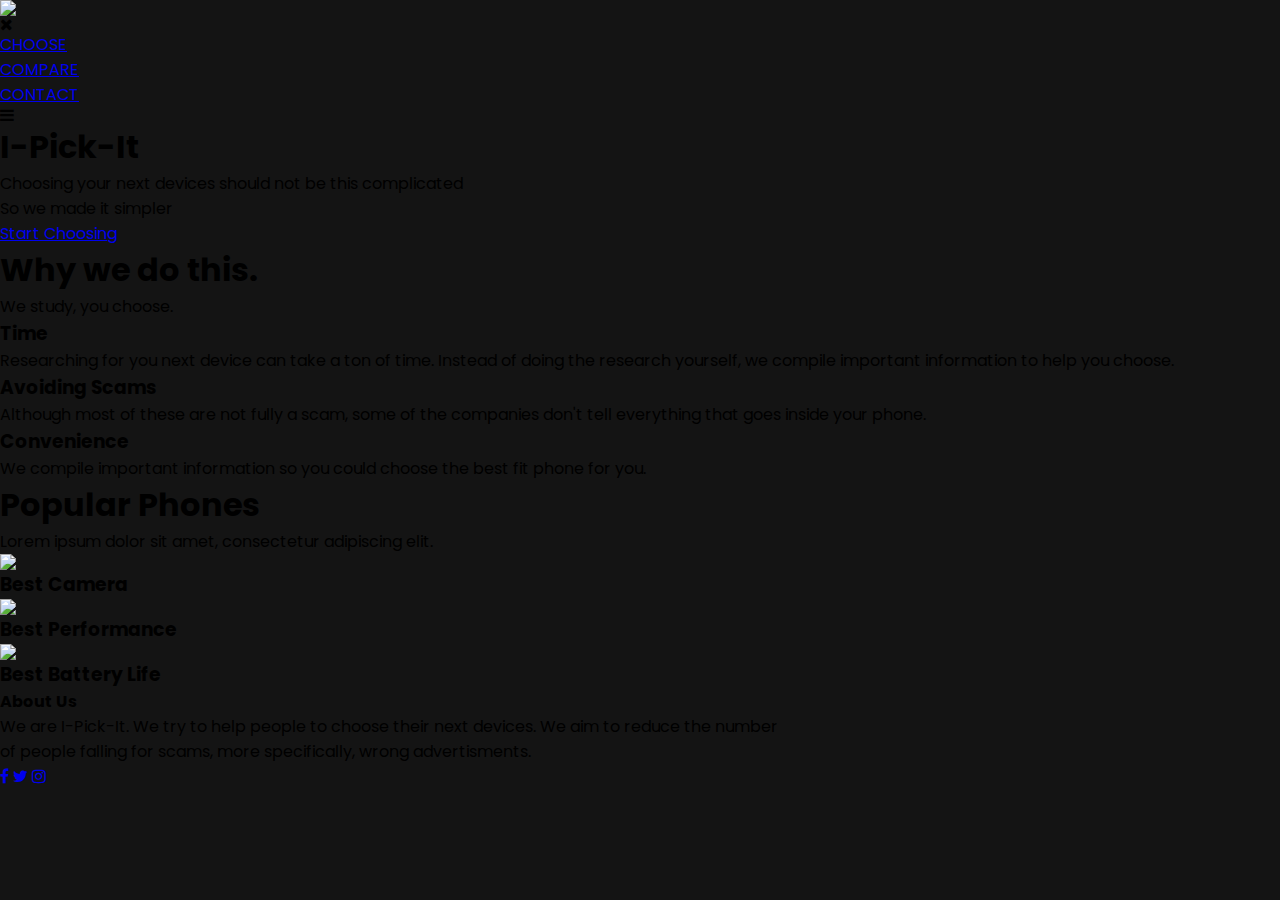
==== index.html @ bff73446 "Update index.html" ====
<html>
<head>
    <meta name="viewport" content="width=device-width, initial-scale=1.0">
    <title>I-Pick-It</title>
    <link rel="stylesheet" href="style.css">
    <link href="https://fonts.googleapis.com/css?family=Poppins:100,200,300,400,600,700&display=swap" rel="stylesheet">
    <link rel="stylesheet" href="https://stackpath.bootstrapcdn.com/font-awesome/4.7.0/css/font-awesome.min.css"> 
</head>
<body>
    <section class="banner">
        
        <nav>
            <a href="index.html"><img src="images/logo.png"></a>
            <div class="nav-links" id="navLinks">  
                <i class="fa fa-close" onclick="hideMenu()"></i>
                <ul>
                    <li><a href="#">CHOOSE</a></li>
                    <li><a href="#">COMPARE</a></li>
                    <li><a href="#">CONTACT</a></li>
                </ul>
            </div>
            <i class="fa fa-bars" onclick="showMenu()"></i>
        </nav>
        
        <div class="text-box">
            <h1>I-Pick-It</h1>
            <p>Choosing your next devices should not be this complicated<br>So we made it simpler</p>
            <a href="#" class="hero-btn">Start Choosing</a>
        </div>
    </section>
    
<!---------- why ----------->
    
    <section class="why">
        <h1>Why we do this.</h1>
        <p>We study, you choose.</p>
        <div class="row">
            <div class="why-col">
                <h3>Time</h3>
                <p>Researching for you next device can take a ton of time. Instead of doing the research yourself, we compile important information to help you choose.</p>
            </div>
            <div class="why-col">
                <h3>Avoiding Scams</h3>
                <p>Although most of these are not fully a scam, some of the companies don't tell everything that goes inside your phone.</p>
            </div>
            <div class="why-col">
                <h3>Convenience</h3>
                <p>We compile important information so you could choose the best fit phone for you.</p>
            </div>
        </div>
    </section>
    
<!---------- popular ---------->
    
    <section class="popular">
        <h1>Popular Phones</h1>
        <p>Lorem ipsum dolor sit amet, consectetur adipiscing elit.</p>
            <div class="row">
                <div class="popular-col">
                    <img src="./images/Samsung S22 Ultra.png">
                    <div class="layer">
                        <h3>Best Camera</h3>
                    </div>
                </div>
                <div class="popular-col">
                    <img src="./images/ROG Phone 6 Pro.png">
                    <div class="layer">
                        <h3>Best Performance</h3>
                    </div>
                </div>
                <div class="popular-col">
                    <img src="./images/IPhone 14 Pro.png">
                    <div class="layer">
                        <h3>Best Battery Life</h3>
                    </div>
                </div>
                
            </div>
    </section>
<!-------- footer ---------->

<section class="footer">
        <h4>About Us</h4>
        <p>We are I-Pick-It. We try to help people to choose their next devices. We aim to reduce the number<br> of people falling for scams, more specifically, wrong advertisments.</p>
        <div class="icons">
            <a href="#"><i class="fa fa-facebook"></i></a>
            <a href="#"><i class="fa fa-twitter"></i></a>
            <a href="#"><i class="fa fa-instagram"></i></a>
        </div>
</section>     
</body>
</html>
---- style.css ----
*{ /*fix layer*/
    margin: 0;
    padding: 0;
    box-sizing: border-box;
    font-family: 'Poppins', sans-serif;
    box-sizing: border-box;
    background-color: #141414; /*cause of problem*/
}

.head{
    width: 100%;
    height: 12vh;
    padding: 20px 10%;
}
.head1{ /*nav*/
    width: 100%;
    display: flex;
    align-items: center;
    justify-content: space-between; 
}
.head2{ /*nav ul*/
    flex: 1; 
    text-align: right;
    margin-right: 150px;
}

.head3{ /*nav ul li*/
    list-style: none;
    display: inline-block;
    margin: 10px 30px;
}

.head4{ /*nav ul li a*/ /*fix layer*/
    text-decoration: none;
    color: white;
    font-weight: 700;
    position: relative;
    padding: 10px;
}

.head4:before{ /*nav ul li a:before*/ /*fix layer*/
    content: '';
    width: 100%;
    height: 0px;
    background-color: #08D9D6;
    position: absolute;
    z-index: 2;
    left: 0;
    bottom: -5px;
    border-bottom-left-radius: 8px;
    border-bottom-right-radius: 8px;
    transition: height 0.5s;
}

.head4:hover{ /*fix layer*/
    color: black;
    transition-delay: .07s;
    transition-duration: .3s;
}

.head4:hover:before{ /*nav ul li a:hover:before*/
    height: 85px;
}

.headlogo{
    text-decoration: none;
    color: #000;
    font-weight: 700;
    position: relative;
    padding: 10px;
    font-size: 32px;
    color: #08D9D6;
}

.container{
    width: 100%;
    height: 88vh;
    background: #141414;
    display: flex;
    align-items: center;
    justify-content: center;
}
.swiper{
    height: fit-content;
    width: 74%;
}
.swiper-slide img{
    width: 100%;
}
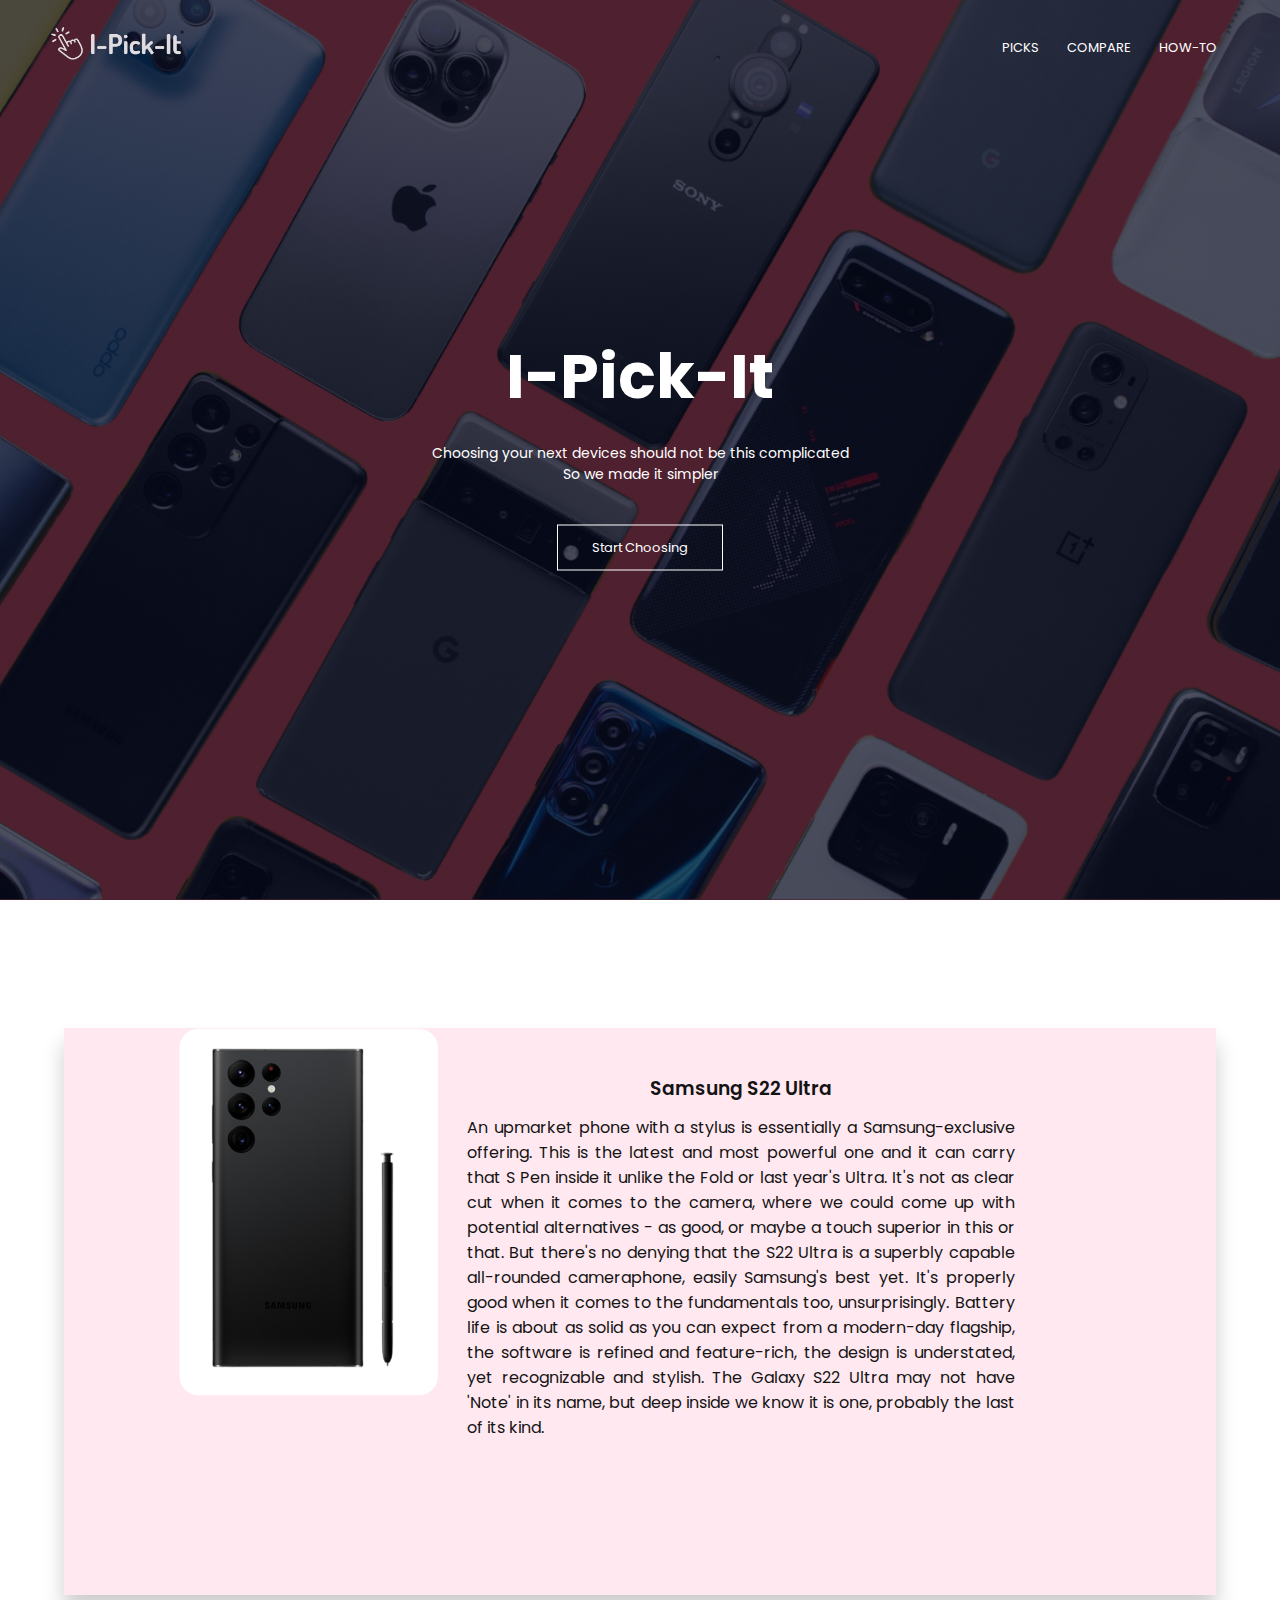
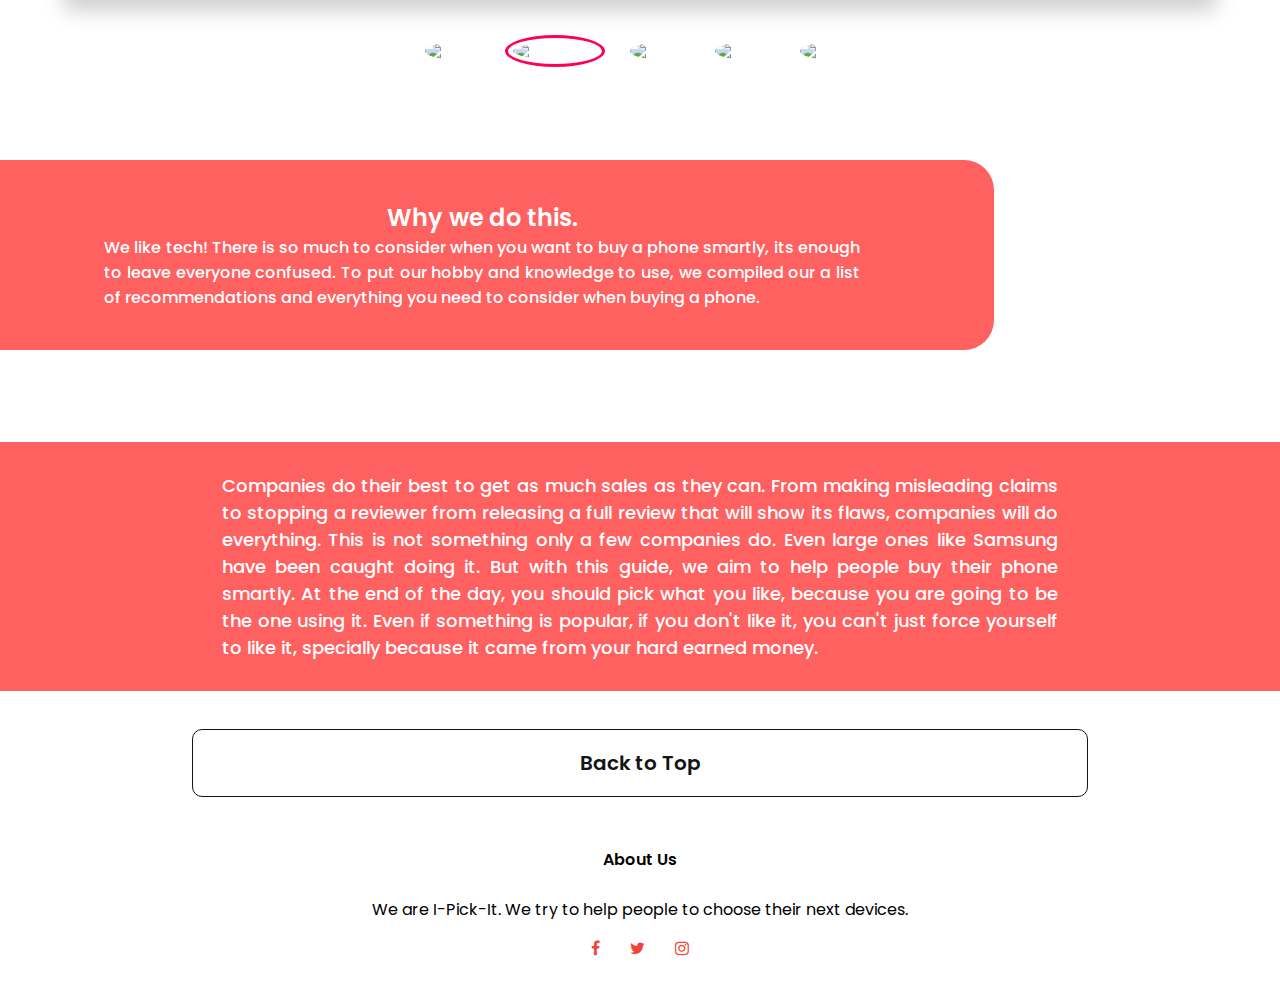
==== commit e6487972: "Update index.html" ====
--- a/index.html
+++ b/index.html
@@ -1,92 +1,135 @@
-<html>
-<head>
-    <meta name="viewport" content="width=device-width, initial-scale=1.0">
-    <title>I-Pick-It</title>
-    <link rel="stylesheet" href="style.css">
-    <link href="https://fonts.googleapis.com/css?family=Poppins:100,200,300,400,600,700&display=swap" rel="stylesheet">
-    <link rel="stylesheet" href="https://stackpath.bootstrapcdn.com/font-awesome/4.7.0/css/font-awesome.min.css"> 
-</head>
-<body>
-    <section class="banner">
-        
-        <nav>
-            <a href="index.html"><img src="images/logo.png"></a>
-            <div class="nav-links" id="navLinks">  
-                <i class="fa fa-close" onclick="hideMenu()"></i>
-                <ul>
-                    <li><a href="#">CHOOSE</a></li>
-                    <li><a href="#">COMPARE</a></li>
-                    <li><a href="#">CONTACT</a></li>
-                </ul>
+<!DOCTYPE html>
+<html lang="en">
+    <head>
+        <meta name="viewport" content="width=device-width, initial-scale=1.0">
+        <meta charset="UTF-8">
+        <meta name="author" content="Estrada, Aldrei Kayl G.">
+        <meta name="description" content="I-Pick-It - a website about helping you pick your next phone.">
+        <meta name="keywords" content="HTML, CSS, JavaScript">
+        <meta name="revised" content="Oct 29, 2022">
+
+        <title>I-Pick-It</title>
+
+        <link rel="stylesheet" href="./css/style.css">
+        <link href="https://fonts.googleapis.com/css?family=Poppins:100,200,300,400,600,700&display=swap" rel="stylesheet">
+        <link rel="stylesheet" href="https://stackpath.bootstrapcdn.com/font-awesome/4.7.0/css/font-awesome.min.css">
+        <link rel="icon" href="./images/icon.ico" type="image/gif">  
+    </head>
+    <body>
+        <!--header and image-->
+        <section class="banner">
+            <nav>
+                <a href="index.html"><img src="./images/logo.png"></a>
+                <div class="nav-links" id="navLinks">  
+                    <ul>
+                        <li><a href="./htdocs/choose.html">PICKS</a></li>
+                        <li><a href="./htdocs/comparison.html">COMPARE</a></li>
+                        <li><a href="./htdocs/how-to.html">HOW-TO</a></li>
+                    </ul>
+                </div>
+            </nav>
+            
+            <div class="text-box">
+                <h1>I-Pick-It</h1>
+                <p>Choosing your next devices should not be this complicated<br>So we made it simpler</p>
+                <a href="./htdocs/choose.html" class="hero-btn">Start Choosing</a>
             </div>
-            <i class="fa fa-bars" onclick="showMenu()"></i>
-        </nav>
-        
-        <div class="text-box">
-            <h1>I-Pick-It</h1>
-            <p>Choosing your next devices should not be this complicated<br>So we made it simpler</p>
-            <a href="#" class="hero-btn">Start Choosing</a>
-        </div>
-    </section>
-    
-<!---------- why ----------->
-    
-    <section class="why">
-        <h1>Why we do this.</h1>
-        <p>We study, you choose.</p>
-        <div class="row">
-            <div class="why-col">
-                <h3>Time</h3>
-                <p>Researching for you next device can take a ton of time. Instead of doing the research yourself, we compile important information to help you choose.</p>
-            </div>
-            <div class="why-col">
-                <h3>Avoiding Scams</h3>
-                <p>Although most of these are not fully a scam, some of the companies don't tell everything that goes inside your phone.</p>
-            </div>
-            <div class="why-col">
-                <h3>Convenience</h3>
-                <p>We compile important information so you could choose the best fit phone for you.</p>
+        </section>
+
+        <!--showcase-->
+        <div class="showcase">
+            <div class="showcase-margin">
+                <div class="showcase-container">
+                    <div class="showcase-box">
+                        <div class="showcase-text">
+                            <h3>IPhone 14 Pro Max</h3>
+                            <p>The best iPhone ever comes with a wide range of advancements, and even if you don't consider any of them groundbreaking or relevant to your usage, they're there and add up. The brightest screen by a country mile, now with AoD, a pill for the notch-ache, a camera system with all-around improvements and great full-res images, and emergency hardware/software features - that's the new stuff. These come on top of Pro Max staples like great battery life, superb speakers, and premium and durable build quality. The most potent chipset in the business and at least 5 years of support for the software you've known for ages (and likely love and hate at the same time) are other classic arguments for the iPhone, Pro Max included.</p>
+                        </div>
+                        <img class="showcase-image" src="./images/IPhone 14 Pro.png" alt="">
+                    </div>
+
+                    <div class="showcase-box active-text">
+                        <div class="showcase-text">
+                            <h3>Samsung S22 Ultra</h3>
+                            <p>An upmarket phone with a stylus is essentially a Samsung-exclusive offering. This is the latest and most powerful one and it can carry that S Pen inside it unlike the Fold or last year's Ultra. It's not as clear cut when it comes to the camera, where we could come up with potential alternatives - as good, or maybe a touch superior in this or that. But there's no denying that the S22 Ultra is a superbly capable all-rounded cameraphone, easily Samsung's best yet. It's properly good when it comes to the fundamentals too, unsurprisingly. Battery life is about as solid as you can expect from a modern-day flagship, the software is refined and feature-rich, the design is understated, yet recognizable and stylish. The Galaxy S22 Ultra may not have 'Note' in its name, but deep inside we know it is one, probably the last of its kind.</p>
+                        </div>
+                        <img class="showcase-image" src="./images/Samsung S22 Ultra.png" alt="">
+                    </div>
+
+                    <div class="showcase-box">
+                        <div class="showcase-text">
+                            <h3>Vivo X80 Pro</h3>
+                            <p>The X80 Pro is the newest in a lineup of vivos with awesome camera hardware that takes wonderful pictures and captures nice videos. It has an excellent display, charges quickly to make up for what is mostly average battery life, its stereo speakers are among the better ones, while the large ultrasonic fingerprint reader is pure joy to use. A design that turns heads is also a plus in our book, even if that fancy back may be lacking in grip. The missteps we can point out in the X80 Pro's performance are in the... performance department, where we observed significant heat buildup and thermal throttling. Then again, the limited display refresh rate in gaming should help ensure that doesn't happen too often. In any case, it's the quad camera on the vivo X80 Pro's back that is the star of the show.</p>
+                        </div>
+                        <img class="showcase-image" src="./images/Vivo X80 Pro.png" alt="">
+                    </div>
+
+                    <div class="showcase-box">
+                        <div class="showcase-text">
+                            <h3>Poco X4 Pro</h3>
+                            <p>The Poco X4 Pro 5G is a good smartphone - it has adequate specs sheet and attractive pricing for 2022, all things considered. But the 2021 mid-range models are widely available and more affordable, and it just doesn't make sense buying it right now, not until a price cut is introduced or its competitors - retired. But what we know is that this Poco X4 Pro makes more sense than many of the recently launched Redmi Note 11 phones models.</p>
+                        </div>
+                        <img class="showcase-image" src="./images/Poco X4 Pro.png" alt="">
+                    </div>
+
+                    <div class="showcase-box">
+                        <div class="showcase-text">
+                            <h3>Google Pixel 7</h3>
+                            <p>The camera system is the single biggest Pixel 7 Pro selling point that comes to mind, and it brings some welcome improvements, even if a bit modest. Similarly challenging to put a number on is the software experience - benchmarks certainly don't do the 7 Pro any justice. But it's when getting to the numbers that the Pixel 7 Pro struggles to compete on quite the same level as a lot of the other big-name rivals. Battery life is markedly worse than on a current iPhone, and a Galaxy will likely get you better longevity too. Neither Apple nor Samsung are industry leaders in charging speed, but Google has become an industry... trailer? Two hours for a full charge can turn into an actual issue in day-to-day use, we reckon. And then, despite all the gushing over Pixel cameras, there's potential for improvement here or there as well.</p>
+                        </div>
+                        <img class="showcase-image" src="./images/Google Pixel 7 Pro.png" alt="">
+                    </div>
+                    
+                </div>
+                <div class="showcase-icon">
+                    <img src="./images/Efficiency.png" class="showcase-pic" onclick="showReview()">
+                    <img src="./images/Phone.png" class="showcase-pic active-pic" onclick="showReview()">
+                    <img src="./images/Photos.png" class="showcase-pic" onclick="showReview()">
+                    <img src="./images/Budget.png" class="showcase-pic" onclick="showReview()">
+                    <img src="./images/Value.png" class="showcase-pic" onclick="showReview()">
+                </div>
             </div>
         </div>
-    </section>
-    
-<!---------- popular ---------->
-    
-    <section class="popular">
-        <h1>Popular Phones</h1>
-        <p>Lorem ipsum dolor sit amet, consectetur adipiscing elit.</p>
-            <div class="row">
-                <div class="popular-col">
-                    <img src="./images/Samsung S22 Ultra.png">
-                    <div class="layer">
-                        <h3>Best Camera</h3>
-                    </div>
+
+        <script>
+            let texts = document.getElementsByClassName("showcase-box");
+            let pics = document.getElementsByClassName("showcase-pic");
+
+            function showReview(){
+                for(pic of pics){
+                    pic.classList.remove("active-pic");
+                }
+                for(text of texts){
+                    text.classList.remove("active-text");
+                }
+                let i = Array.from(pics).indexOf(event.target);
+
+                pics[i].classList.add("active-pic");
+                texts[i].classList.add("active-text");
+            }
+        </script>
+
+        <!---------- why ----------->
+        <div class="why">
+            <h2>Why we do this.</h2>
+            <p>We like tech! There is so much to consider when you want to buy a phone smartly, its enough to leave everyone confused. To put our hobby and knowledge to use, we compiled our a list of recommendations and everything you need to consider when buying a phone.</p>
+        </div>
+
+        <div class="more-reason">
+            <p>Companies do their best to get as much sales as they can. From making misleading claims to stopping a reviewer from releasing a full review that will show its flaws, companies will do everything. This is not something only a few companies do. Even large ones like Samsung have been caught doing it. But with this guide, we aim to help people buy their phone smartly. At the end of the day, you should pick what you like, because you are going to be the one using it. Even if something is popular, if you don't like it, you can't just force yourself to like it, specially because it came from your hard earned money.</p>
+        </div>
+
+        <div class="backtotop-container"><a href="#" class="backtotop">Back to Top</a></div>
+
+        <!-------- footer ---------->
+        <section class="footer">
+                <h4>About Us</h4>
+                <p>We are I-Pick-It. We try to help people to choose their next devices.</p>
+                <div class="icons">
+                    <a href="#"><i class="fa fa-facebook"></i></a>
+                    <a href="#"><i class="fa fa-twitter"></i></a>
+                    <a href="#"><i class="fa fa-instagram"></i></a>
                 </div>
-                <div class="popular-col">
-                    <img src="./images/ROG Phone 6 Pro.png">
-                    <div class="layer">
-                        <h3>Best Performance</h3>
-                    </div>
-                </div>
-                <div class="popular-col">
-                    <img src="./images/IPhone 14 Pro.png">
-                    <div class="layer">
-                        <h3>Best Battery Life</h3>
-                    </div>
-                </div>
-                
-            </div>
-    </section>
-<!-------- footer ---------->
-
-<section class="footer">
-        <h4>About Us</h4>
-        <p>We are I-Pick-It. We try to help people to choose their next devices. We aim to reduce the number<br> of people falling for scams, more specifically, wrong advertisments.</p>
-        <div class="icons">
-            <a href="#"><i class="fa fa-facebook"></i></a>
-            <a href="#"><i class="fa fa-twitter"></i></a>
-            <a href="#"><i class="fa fa-instagram"></i></a>
-        </div>
-</section>     
-</body>
+        </section>     
+    </body>
 </html>
--- a/css/style.css
+++ b/css/style.css
@@ -0,0 +1,705 @@
+*{
+    margin: 0;
+    padding: 0;
+    font-family: 'Poppins', sans-serif;
+    box-sizing: border-box;
+}
+
+.banner{
+    height: 100vh;
+    width: 100%;
+    background-image: linear-gradient(rgba(4,9,30,0.7),rgba(4,9,30,0.7)),url(../images/banner.png);
+    background-position: center;
+    background-size: cover;
+    position: relative;
+    overflow: hidden;
+}
+
+.sub-header{
+    height: 50vh;
+    width: 100%;
+    background-image: linear-gradient(rgba(4,9,30,0.7),rgba(4,9,30,0.7)),url(../images/header.png);
+    background-position: center;
+    background-size: cover;
+    text-align: center;
+    color: #fff;
+}
+
+.sub-header h1{
+    font-weight: 600;
+    font-size: 200%;
+    box-sizing: border-box;
+    margin-top: 12vh;
+}
+
+.sub-header p{
+    color: #fff;
+    margin-bottom: 2%;
+}
+
+.howto {
+    margin: -5% auto 0 auto;
+    background-color: #fff3f3;
+    height: 20%;
+    width: 80%;
+    border-radius: 15px;
+}
+
+/*----------------navigation----------------*/
+nav{
+    display: flex;
+    padding: 2% 4%;
+    justify-content: space-between;
+    align-items: center;
+}
+
+nav img{
+    width: 135px;
+}
+
+.nav-links{
+    flex: 1;
+    text-align: right;
+}
+
+.nav-links ul{
+    display: inline;
+    float: right;
+}
+
+.nav-links ul li{
+    list-style: none;
+    display: inline-block;
+    padding: 8px 12px;
+    position: relative;
+}
+
+.nav-links ul li a{
+    color: #fff;
+    text-decoration: none;
+    font-size: 13px;
+}
+
+.nav-links ul li::after{
+    content: '';
+    width: 0%;
+    height: 2px;
+    background: #f44336;
+    display: block;
+    margin: auto;
+    transition: .5s;    
+}
+
+.nav-links ul li:hover::after{
+    width: 100%;
+}
+
+nav .fa{
+    display: none;
+}
+
+
+/*----------------banner text----------------*/
+.text-box{
+    width: 90%;
+    color: #fff;
+    position: absolute;
+    top: 50%;
+    left: 50%;
+    transform: translate(-50%, -50%);
+    text-align: center;
+}
+
+.text-box h1{
+    font-size: 62px;
+}
+
+.text-box p{
+    margin: 20px 0 40px;
+    font-size: 14px;
+    color: #fff;
+}
+
+.hero-btn {
+    display: inline-block;
+    text-decoration: none;
+    color: #fff;
+    border: 1px solid #fff;
+    padding: 12px 34px;
+    font-size: 13px;
+    background: transparent;
+    position: relative;
+    cursor: pointer;
+    transition: 1s;
+}
+
+
+.hero-btn:hover{
+    border: 1px solid #f44336;
+    background: #f44336;
+}
+
+
+/*---------- why --------*/
+
+.why {
+    width: 80vw;
+    float: left;
+    margin-top: 18%;
+    border-radius: 30px;
+    margin-left: -30px;
+    background-color: #ff6060;
+    color: #fff;
+    padding: 40px;
+}
+
+.why h2{
+    text-align: center;
+    font-weight: 600;
+    margin: auto;
+}
+
+.why p{
+    text-align: center;
+    font-weight: 500;
+    margin-top: 5px;
+    text-align: justify;
+    margin: 0 10%;
+}
+
+.more-reason {
+    height: 40%;
+    width: 100%;
+    background-color: #ff6060;
+    clear: left;
+    margin-top: 40%;
+}
+
+.more-reason p{
+    font-size: 18px;
+    text-align: justify;
+    font-weight: 500;
+    text-align: justify;
+    color: #fff;
+    width: 70%;
+    height: 100%;
+    margin: auto;
+    padding: 30px;
+
+}
+
+
+
+
+/*---------------- back to top ----------------*/
+.backtotop-container{
+    margin: 0 auto;
+    width: fit-content;
+    margin-top: 3%;
+}
+
+.backtotop{
+    text-decoration: none;
+    color: #141414;
+    border: 1px solid #141414;
+    padding: 2% 5% 2% 5%;
+    font-size: 20px;
+    font-weight: 600;
+    background: transparent;
+    position: relative;
+    cursor: pointer;
+    transition: 1s;
+    border-radius: 10px;
+    width: 70vw;
+    display: inline-block;
+    text-align: center;
+    vertical-align: middle;
+}
+
+
+.backtotop:hover{
+    border: 1px solid #f44336;
+    background: #f44336;
+}
+
+/*--------------Footer---------------*/
+
+.footer{
+    width: 100%;
+    text-align: center;
+    padding: 30px 0;
+}
+
+.footer h4{
+    margin-bottom: 25px;
+    margin-top: 20px;
+    font-weight: 600;
+}
+
+.icons .fa{
+    color: #f44336;
+    margin: 0 13px;
+    cursor: pointer;
+    padding: 18px 0;
+}
+
+.fa-heart-o{
+    color: #f44336;
+}
+
+.choosing {
+    clear: left;
+}
+
+
+/*----------------shadow----------------*/
+.shadow-container{
+    width: 90vw;
+    margin: 0 auto;
+    position: relative;
+    box-sizing: border-box;
+}
+
+.main{
+    box-sizing: border-box;
+    width: 30%;
+    height: 43%;
+    height: fit-content;
+    text-align: center;
+    position: relative;
+    cursor: pointer;
+    float: left;
+    padding: auto;
+}
+
+.main-left{
+    margin: 0 2%;
+}
+
+.main-center{
+    margin: 0 1%;
+}
+
+.main-right{
+    margin: 0 2%;
+}
+
+.main h3{
+    padding-bottom: 10px;
+    color: #da1d1d;
+    z-index: 2;
+    position: absolute;
+    text-align: center;
+    display: inline-block;
+    font-size: 25px;
+}
+
+.shadow{
+    background: #fff;
+    border-radius: 10px;
+    position: relative;
+    z-index: 5;
+    box-shadow: 0 0 20px -15px #f44336;
+    transition: transform .8s;
+    float: left;
+    margin: 100px auto auto auto;
+    box-sizing: border-box;
+}
+
+.shadow-img {
+    width: 90%;
+    padding: auto;
+}
+
+.shadowOne{
+    box-sizing: border-box;
+    width: 80%;
+    height: 43%;
+    background: #ff6060;
+    position: absolute;
+    border-radius: 10px;
+    bottom: 0;
+    left: 10%;
+    z-index: 4;
+    box-shadow: 0 0 20px -15px #ff6060;
+    transition: transform .8s;
+    display: flex;
+    justify-content: center;
+    align-items: flex-end;
+}
+
+.shadowOne h4{
+    font-size: 16px;
+    color: #fff;
+    font-weight: 500;
+    text-align: center;
+    padding-bottom: 10px;
+}
+
+.shadowTwo{
+    box-sizing: border-box;
+    width: 65%;
+    height: 43%;
+    background-color: #f44336;
+    position: absolute;
+    border-radius: 10px;
+    bottom: 0;
+    left: 18%;
+    z-index: 3;
+    display: flex;
+    justify-content: center;
+    align-items: flex-end;
+}
+
+.shadowTwo h4{
+    font-size: 16px;
+    color: #fff;
+    font-weight: 500;
+    text-align: center;
+    padding-bottom: 10px;
+}
+
+.shadowTwo p{
+    font-size: 12px;
+}
+
+.main:hover .shadow{
+    transform: translateY(-100px);
+}
+
+.main:hover .shadowOne{
+    transform: translateY(-50px);
+}
+
+.main:hover img.shadow{
+    transform: rotate(360deg);
+}
+
+.placeholder {
+    color: #fff;
+    height: 100%;
+}
+
+/*----------------steps----------------*/
+
+.step{
+    width: 60%;
+    margin: 0 auto;
+    text-align: center;
+    padding-top: 100px;
+}
+
+.step h2{
+    font-size: 36px;
+    color: #f44336;
+}
+.step p{
+    color: #777;
+    font-size: 14px;
+    font-weight: 300;
+    line-height: 22px;
+    padding: 10px;
+    text-align: center;
+}
+
+.step-container{
+    margin: 0 auto 0 auto;
+}
+
+.step-box{
+    background: #fff3f3;
+    border-radius: 10px;
+    padding: 10px;
+    box-sizing: border-box;
+    transition: 1s;
+    margin: 1% auto 0 auto;
+}
+
+.step-box h3{
+    text-align: left;
+    font-weight: 600;
+    margin: 10px 0 0 0;
+    padding-left: 5%;
+}
+
+.step-box p{
+    text-align: justify;
+    padding-left: 5%;
+}
+
+.step-box h4{
+    text-align: left;
+    font-weight: 600;
+    margin: 10px 0 0 0;
+    padding-left: 10%;
+}
+
+p.morepara{
+    text-align: justify;
+    padding-left: 10%;
+    margin-top: 0;
+}
+
+.step-box:hover{
+    box-shadow: 0 0 20px 0 rgba(0, 0, 0, 0.2);
+}
+
+.step a {
+    color: #f44336;
+    text-decoration: none;
+}
+
+
+/*----------------showcase----------------*/
+.showcase{
+    width: 100%;
+    height: 70vh;
+    background: #fff;
+    display: flex;
+    align-items: center;
+    justify-content: center;
+}
+
+.showcase-margin{
+    width: 90%;
+    height: 90%;
+    margin: auto;
+    margin-top: 10%;
+}
+
+.showcase-container{
+    background: #ffe8f0;
+    color: #141414;
+    width: 100%;
+    height: 100%;
+    position: relative;
+    box-shadow: 0 15px 20px rgba(0, 0, 0, 0.2);
+    
+}
+.showcase-box{ 
+    width: 80%;
+    position: absolute;
+    top: 50%;
+    left: 50%;
+    height: 100%;
+    transform: translate(-50%,-50%);
+    display: none;
+    padding-right: 5%;
+}
+
+.showcase-image{
+    max-height: 95%;
+    max-width: 30%;
+    border-radius: 20px;
+    float: right;
+}
+
+.showcase-text{
+    float: right;
+    padding: 2%;
+    width: 70%;
+    height: 100%;
+}
+
+.showcase-box p{
+    margin: 2% 2% 0 2%;
+    text-align: justify;
+}
+
+.showcase-box h3{
+    font-weight: 600;
+    margin-top: 5%;
+    text-align: center;
+}
+
+.showcase-icon{
+    margin-top: 30px;
+    display: flex;
+    align-items: center;
+    justify-content: center;
+    margin-bottom: 100px;
+}
+
+.showcase-pic{
+    width: 65px;
+    padding: 5px;
+    border-radius: 50%;
+    margin: 10px;
+    cursor: pointer;
+}
+
+.showcase-box.active-text{
+    display: block;
+}
+.showcase-pic.active-pic{
+    width: 100px;
+    border: 3px solid #ff0058;
+}
+
+/*----------------picks navigation----------------*/
+
+.picks-nav{
+    width: 100%;
+    width: fit-content;
+    height: fit-content;
+    margin: 0 auto;
+}
+
+.picks li {
+    float: left;
+    list-style-type: none;
+    margin: 20px 30px;
+    background-color: transparent;
+    border-radius: 10px;
+    padding: 5px;
+    transition: 1s;
+}
+
+.picks li:hover{
+    box-shadow: 0 0 20px 0 rgba(0, 0, 0, 0.2);
+}
+
+.picks img {
+    float: left;
+    height: 50px;
+    width: 50px;
+}
+
+.picks h2 {
+    float: left;
+    margin: 0 auto;
+    vertical-align: middle;
+    font-size: 33px;
+}
+
+.picks a{
+    color: #da1d1d;
+    text-decoration: none;
+}
+
+.continue {
+    width: fit-content;
+    clear: left;
+    margin: 20px auto;
+    overflow: hidden;
+    padding: 20px;
+    border-radius: 10px;
+    background-color: transparent;
+}
+
+.continue-container{
+    width: 35vw;
+    margin: 0 20px;
+    float: left;
+    border-radius: 10px;
+    text-align: center;
+    padding: 5px;
+    background-color: #ffe8f0;
+    transition: 1s;
+}
+
+.continue-container:hover{
+    box-shadow: 0 0 20px 0 rgba(0, 0, 0, 0.2);
+}
+
+.continue a{
+    color: #da1d1d;
+    text-decoration: none;
+}
+
+
+
+/*----------------accordion----------------*/
+.accordion{
+    margin: 60px auto;
+    width: 100%;
+}
+
+.accordion li{
+    list-style: none;
+    width: 100%;
+    border-radius: 8px;
+    background: transparent;
+    box-shadow: 6px 6px 10px -1px rgba(0, 0, 0, 0.15), -6px -6px 10px -1px rgba(255, 255, 255, 0.7);
+}
+
+.accordion li label{
+    display: flex;
+    align-items: center;
+    padding: 10px;
+    font-size: 18px;
+    font-weight: 500;
+    cursor: pointer;
+}
+
+label::before{
+    content: '+';
+    margin-right: 10px;
+    font-size: 24px;
+    font-weight: 600;
+}
+
+input[type="radio"]{
+    display: none;
+}
+
+.accordion .content{
+    color: #555;
+    padding: 0 10px;
+    line-height: 26px;
+    max-height: 0;
+    overflow: hidden;
+    transition: max-height 0.5s, padding 0.5s;
+}
+
+.accordion input[type="radio"]:checked + label + .content{
+    max-height: 50000px;
+    padding: 10px 10px 20px;
+}
+
+.accordion input[type="radio"]:checked + label::before{
+    content: '-';
+}
+
+
+/*----------------comparison----------------*/
+.proscons {
+    margin-left: 15px;
+}
+
+.proscons li{
+    background-color: transparent;
+    box-shadow: none;
+    list-style-type: circle;
+}
+
+.placeholder {
+    color: #fff;
+    height: 700px;
+}
+
+.description-container{
+    width: 30%;
+    text-align: center;
+    position: relative;
+    cursor: pointer;
+    float: left;
+    padding: auto;
+}
+.description{
+    background: #ffe8f0;
+    border-radius: 10px;
+    position: relative;
+    z-index: 4;
+    float: left;
+    margin: 30px auto auto auto;
+    transition: 1s;
+    width: 100%;
+    text-align: left;
+    padding: 10px;
+
+}
+
+.description:hover{
+    box-shadow: 0 0 20px 0 rgba(0, 0, 0, 0.2);
+}
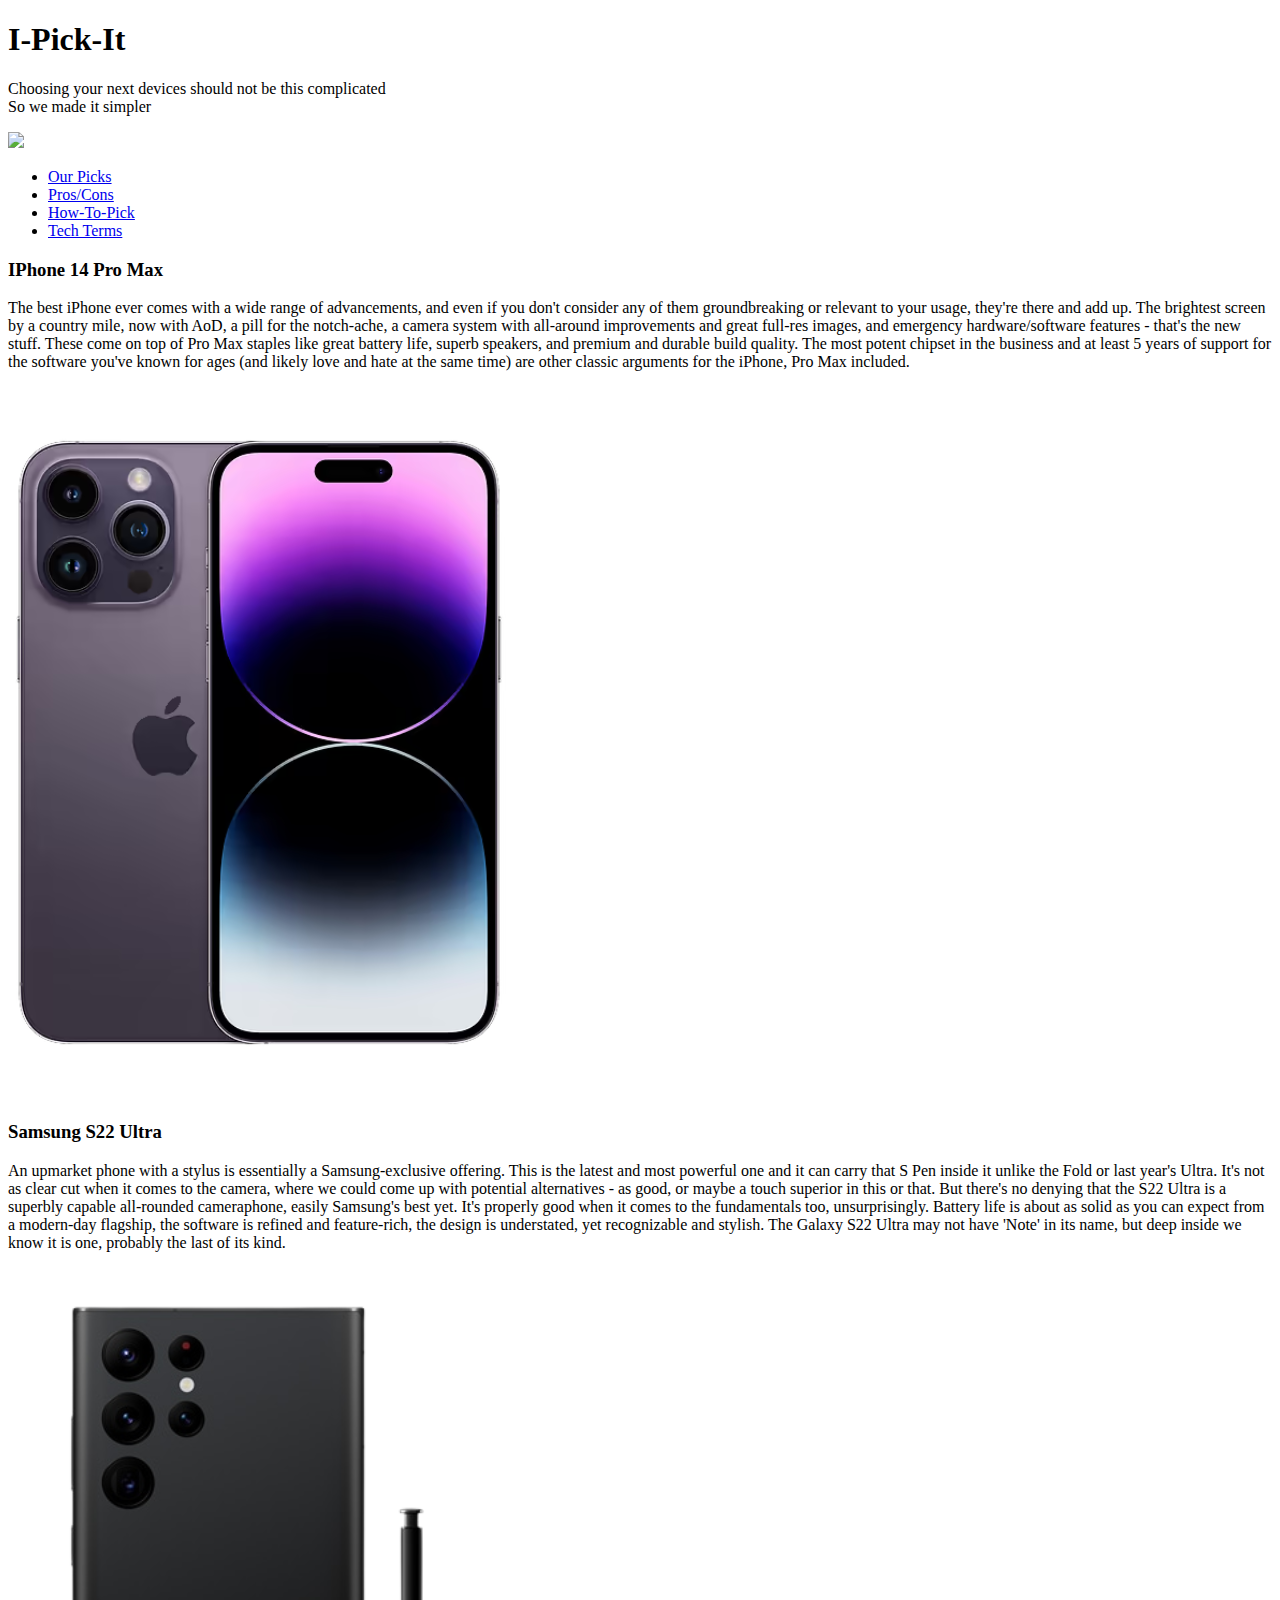
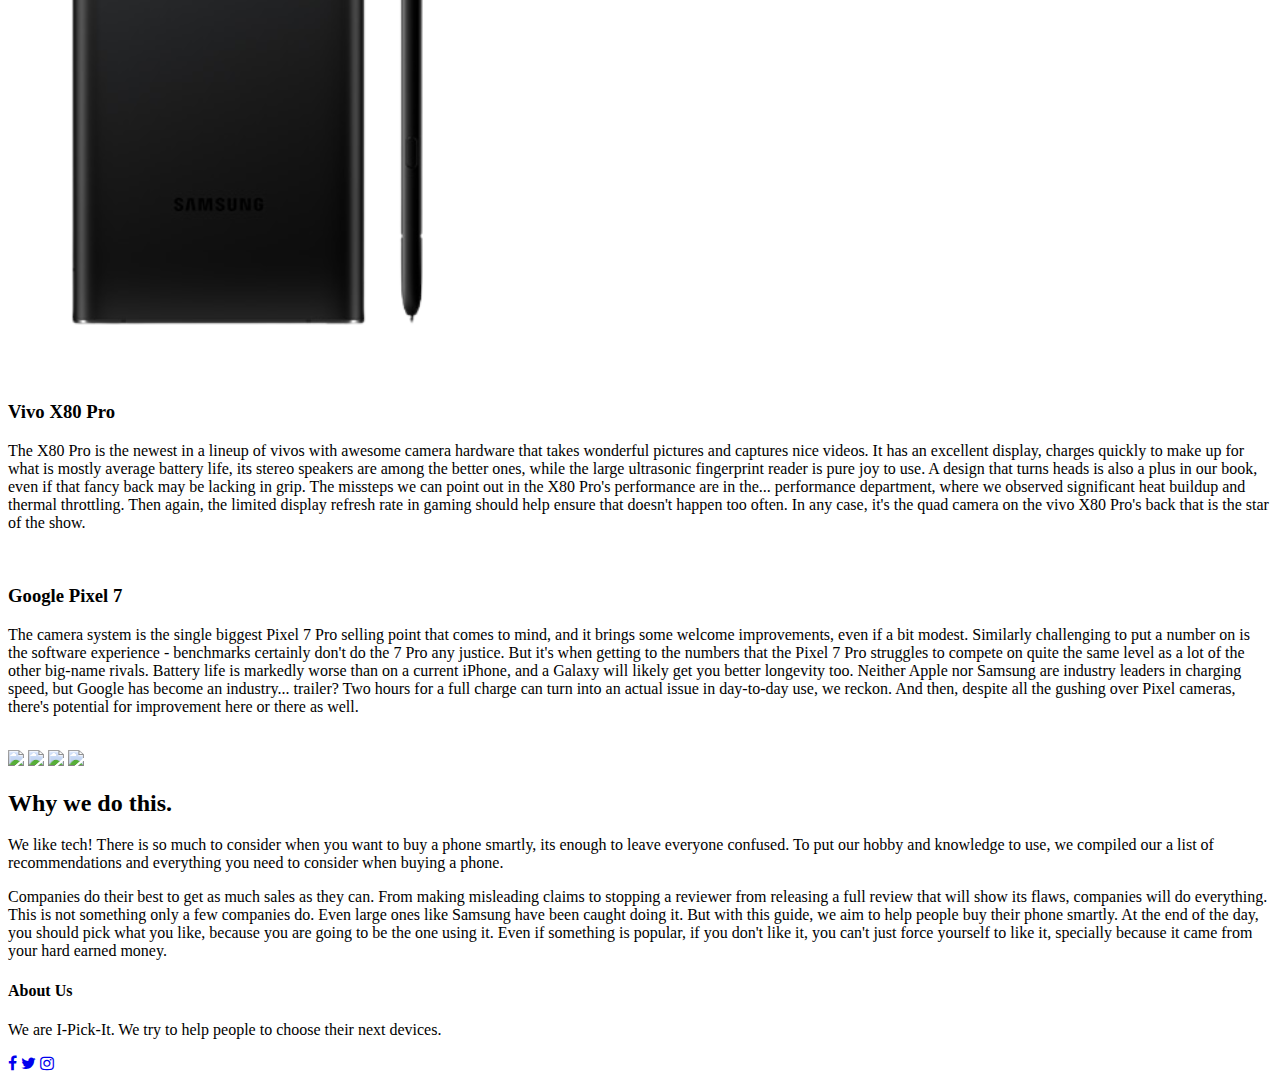
==== commit fb410699: "Update index.html" ====
--- a/index.html
+++ b/index.html
@@ -6,35 +6,48 @@
         <meta name="author" content="Estrada, Aldrei Kayl G.">
         <meta name="description" content="I-Pick-It - a website about helping you pick your next phone.">
         <meta name="keywords" content="HTML, CSS, JavaScript">
-        <meta name="revised" content="Oct 29, 2022">
+        <meta name="revised" content="January 22, 2023">
 
         <title>I-Pick-It</title>
 
-        <link rel="stylesheet" href="./css/style.css">
+        <link rel="stylesheet" href="./css/index.css">
         <link href="https://fonts.googleapis.com/css?family=Poppins:100,200,300,400,600,700&display=swap" rel="stylesheet">
         <link rel="stylesheet" href="https://stackpath.bootstrapcdn.com/font-awesome/4.7.0/css/font-awesome.min.css">
-        <link rel="icon" href="./images/icon.ico" type="image/gif">  
+        <link rel="icon" href="./images/icon.ico" type="image/gif">
     </head>
     <body>
         <!--header and image-->
-        <section class="banner">
-            <nav>
-                <a href="index.html"><img src="./images/logo.png"></a>
-                <div class="nav-links" id="navLinks">  
-                    <ul>
-                        <li><a href="./htdocs/choose.html">PICKS</a></li>
-                        <li><a href="./htdocs/comparison.html">COMPARE</a></li>
-                        <li><a href="./htdocs/how-to.html">HOW-TO</a></li>
-                    </ul>
-                </div>
-            </nav>
-            
+        <header class="banner">
             <div class="text-box">
                 <h1>I-Pick-It</h1>
                 <p>Choosing your next devices should not be this complicated<br>So we made it simpler</p>
-                <a href="./htdocs/choose.html" class="hero-btn">Start Choosing</a>
             </div>
-        </section>
+        </header>
+
+            <img src="./images/menu.png" id="menuIcon">
+            <div class="menu-box" id="menuBox">
+                <ul>
+                    <li><a href="./htdocs/best.html">Our Picks</a></li>
+                    <li><a href="./htdocs/comparison.html">Pros/Cons</a></li>
+                    <li><a href="./htdocs/how-to.html">How-To-Pick</a></li>
+                    <li><a href="./htdocs/terms.html">Tech Terms</a></li>
+                </ul>
+            </div>
+            <script>
+            let menuBox = document.getElementById("menuBox");
+            let menuIcon = document.getElementById("menuIcon");
+            
+            menuIcon.onclick = function(){
+                menuBox.classList.toggle("open-menu");
+            
+                if(menuBox.classList.contains("open-menu")){
+                    menuIcon.src = "./images/close.png";
+                }
+                else{
+                    menuIcon.src = "./images/menu.png";
+                }
+            }
+            </script>   
 
         <!--showcase-->
         <div class="showcase">
@@ -66,14 +79,6 @@
 
                     <div class="showcase-box">
                         <div class="showcase-text">
-                            <h3>Poco X4 Pro</h3>
-                            <p>The Poco X4 Pro 5G is a good smartphone - it has adequate specs sheet and attractive pricing for 2022, all things considered. But the 2021 mid-range models are widely available and more affordable, and it just doesn't make sense buying it right now, not until a price cut is introduced or its competitors - retired. But what we know is that this Poco X4 Pro makes more sense than many of the recently launched Redmi Note 11 phones models.</p>
-                        </div>
-                        <img class="showcase-image" src="./images/Poco X4 Pro.png" alt="">
-                    </div>
-
-                    <div class="showcase-box">
-                        <div class="showcase-text">
                             <h3>Google Pixel 7</h3>
                             <p>The camera system is the single biggest Pixel 7 Pro selling point that comes to mind, and it brings some welcome improvements, even if a bit modest. Similarly challenging to put a number on is the software experience - benchmarks certainly don't do the 7 Pro any justice. But it's when getting to the numbers that the Pixel 7 Pro struggles to compete on quite the same level as a lot of the other big-name rivals. Battery life is markedly worse than on a current iPhone, and a Galaxy will likely get you better longevity too. Neither Apple nor Samsung are industry leaders in charging speed, but Google has become an industry... trailer? Two hours for a full charge can turn into an actual issue in day-to-day use, we reckon. And then, despite all the gushing over Pixel cameras, there's potential for improvement here or there as well.</p>
                         </div>
@@ -85,7 +90,6 @@
                     <img src="./images/Efficiency.png" class="showcase-pic" onclick="showReview()">
                     <img src="./images/Phone.png" class="showcase-pic active-pic" onclick="showReview()">
                     <img src="./images/Photos.png" class="showcase-pic" onclick="showReview()">
-                    <img src="./images/Budget.png" class="showcase-pic" onclick="showReview()">
                     <img src="./images/Value.png" class="showcase-pic" onclick="showReview()">
                 </div>
             </div>
@@ -119,17 +123,15 @@
             <p>Companies do their best to get as much sales as they can. From making misleading claims to stopping a reviewer from releasing a full review that will show its flaws, companies will do everything. This is not something only a few companies do. Even large ones like Samsung have been caught doing it. But with this guide, we aim to help people buy their phone smartly. At the end of the day, you should pick what you like, because you are going to be the one using it. Even if something is popular, if you don't like it, you can't just force yourself to like it, specially because it came from your hard earned money.</p>
         </div>
 
-        <div class="backtotop-container"><a href="#" class="backtotop">Back to Top</a></div>
-
         <!-------- footer ---------->
-        <section class="footer">
-                <h4>About Us</h4>
-                <p>We are I-Pick-It. We try to help people to choose their next devices.</p>
-                <div class="icons">
-                    <a href="#"><i class="fa fa-facebook"></i></a>
-                    <a href="#"><i class="fa fa-twitter"></i></a>
-                    <a href="#"><i class="fa fa-instagram"></i></a>
-                </div>
-        </section>     
+        <footer class="footer">
+            <h4>About Us</h4>
+            <p>We are I-Pick-It. We try to help people to choose their next devices.</p>
+            <div class="icons">
+                <a href="https://www.facebook.com/mrwhosetheboss?_rdr=p"><i class="fa fa-facebook"></i></a>
+                <a href="https://twitter.com/Mrwhosetheboss"><i class="fa fa-twitter"></i></a>
+                <a href="https://www.instagram.com/mrwhosetheboss/"><i class="fa fa-instagram"></i></a>
+            </div>
+        </footer>     
     </body>
 </html>
